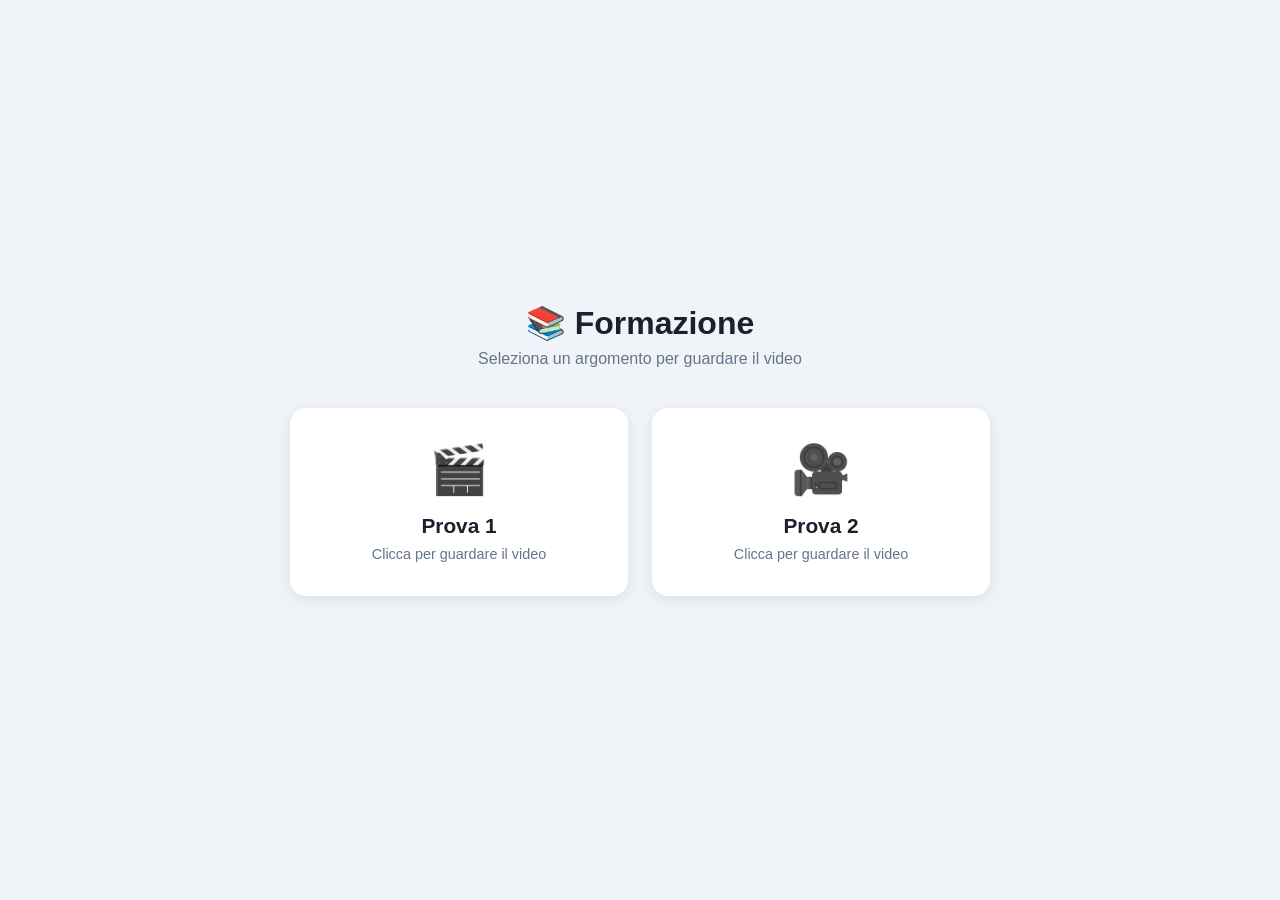
==== index.html @ a6b25d59 "uodate" ====
<!DOCTYPE html>
<html lang="it">
<head>
  <meta charset="UTF-8" />
  <meta name="viewport" content="width=device-width, initial-scale=1.0" />
  <title>Istruzioni Per La Strumentazione</title>
  <style>
    * {
      box-sizing: border-box;
      margin: 0;
      padding: 0;
    }

    body {
      font-family: 'Segoe UI', Tahoma, Geneva, Verdana, sans-serif;
      background: #f0f4f8;
      min-height: 100vh;
      display: flex;
      flex-direction: column;
      align-items: center;
      justify-content: center;
      padding: 24px;
    }

    header {
      text-align: center;
      margin-bottom: 40px;
    }

    header h1 {
      font-size: 2rem;
      color: #1a202c;
      margin-bottom: 8px;
    }

    header p {
      color: #64748b;
      font-size: 1rem;
    }

    .grid {
      display: grid;
      grid-template-columns: repeat(auto-fit, minmax(260px, 1fr));
      gap: 24px;
      width: 100%;
      max-width: 700px;
    }

    .card {
      background: #ffffff;
      border-radius: 16px;
      padding: 32px 24px;
      text-align: center;
      cursor: pointer;
      box-shadow: 0 4px 16px rgba(0, 0, 0, 0.08);
      transition: transform 0.2s ease, box-shadow 0.2s ease;
      border: 2px solid transparent;
    }

    .card:hover {
      transform: translateY(-4px);
      box-shadow: 0 8px 28px rgba(0, 0, 0, 0.14);
      border-color: #3b82f6;
    }

    .card .icon {
      font-size: 3rem;
      margin-bottom: 16px;
    }

    .card h2 {
      font-size: 1.3rem;
      color: #1a202c;
      margin-bottom: 8px;
    }

    .card p {
      font-size: 0.9rem;
      color: #64748b;
    }

    /* ---- MODAL ---- */
    .modal-overlay {
      display: none;
      position: fixed;
      inset: 0;
      background: rgba(0, 0, 0, 0.75);
      z-index: 1000;
      align-items: center;
      justify-content: center;
      padding: 16px;
    }

    .modal-overlay.active {
      display: flex;
    }

    .modal {
      background: #1a202c;
      border-radius: 16px;
      overflow: hidden;
      width: 100%;
      max-width: 800px;
      position: relative;
      box-shadow: 0 20px 60px rgba(0, 0, 0, 0.5);
    }

    .modal-header {
      display: flex;
      align-items: center;
      justify-content: space-between;
      padding: 16px 20px;
      background: #2d3748;
    }

    .modal-header h3 {
      color: #ffffff;
      font-size: 1.1rem;
    }

    .close-btn {
      background: none;
      border: none;
      color: #a0aec0;
      font-size: 1.5rem;
      cursor: pointer;
      line-height: 1;
      transition: color 0.2s;
    }

    .close-btn:hover {
      color: #ffffff;
    }

    .video-wrapper {
      position: relative;
      padding-bottom: 56.25%; /* 16:9 */
      height: 0;
    }

    .video-wrapper iframe {
      position: absolute;
      inset: 0;
      width: 100%;
      height: 100%;
      border: none;
    }
  </style>
</head>
<body>

  <header>
    <h1>📚 Formazione</h1>
    <p>Seleziona un argomento per guardare il video</p>
  </header>

  <div class="grid">
    <!-- ===== CARD 1 ===== -->
    <div class="card" onclick="openModal('prova1')">
      <div class="icon">🎬</div>
      <h2>Prova 1</h2>
      <p>Clicca per guardare il video</p>
    </div>

    <!-- ===== CARD 2 ===== -->
    <div class="card" onclick="openModal('prova2')">
      <div class="icon">🎥</div>
      <h2>Prova 2</h2>
      <p>Clicca per guardare il video</p>
    </div>
  </div>

  <!-- ===== MODAL ===== -->
  <div class="modal-overlay" id="modal" onclick="handleOverlayClick(event)">
    <div class="modal">
      <div class="modal-header">
        <h3 id="modal-title">Video</h3>
        <button class="close-btn" onclick="closeModal()">✕</button>
      </div>
      <div class="video-wrapper">
        <iframe
          id="yt-player"
          src=""
          title="Google Drive video"
          allow="autoplay"
          allowfullscreen>
        </iframe>
      </div>
    </div>
  </div>

  <script>
    /*
     * ============================================================
     *  CONFIGURA QUI I TUOI VIDEO GOOGLE DRIVE
     *  Sostituisci "FILE_ID_QUI" con l'ID del file su Google Drive.
     *  Esempio: se il link è https://drive.google.com/file/d/1ABC123xyz/view
     *  l'ID è: 1ABC123xyz
     *  Ricorda di impostare la condivisione su "Chiunque abbia il link".
     * ============================================================
     */
    const videos = {
      prova1: {
        title: 'Prova 1',
        driveId: '1YnODXjWegfLMek2WouMj_bUDGeXVHbyG'   // <-- sostituisci con l'ID Google Drive di Prova 1
      },
      prova2: {
        title: 'Prova 2',
        driveId: 'FILE_ID_QUI'   // <-- sostituisci con l'ID Google Drive di Prova 2
      }
    };

    function openModal(key) {
      const video = videos[key];
      document.getElementById('modal-title').textContent = video.title;
      document.getElementById('yt-player').src =
        'https://drive.google.com/file/d/' + video.driveId + '/preview';
      document.getElementById('modal').classList.add('active');
      document.body.style.overflow = 'hidden';
    }

    function closeModal() {
      document.getElementById('modal').classList.remove('active');
      document.getElementById('yt-player').src = ''; // ferma il video
      document.body.style.overflow = '';
    }

    function handleOverlayClick(e) {
      if (e.target === document.getElementById('modal')) {
        closeModal();
      }
    }

    // Chiudi con tasto ESC
    document.addEventListener('keydown', function (e) {
      if (e.key === 'Escape') closeModal();
    });
  </script>

</body>
</html>
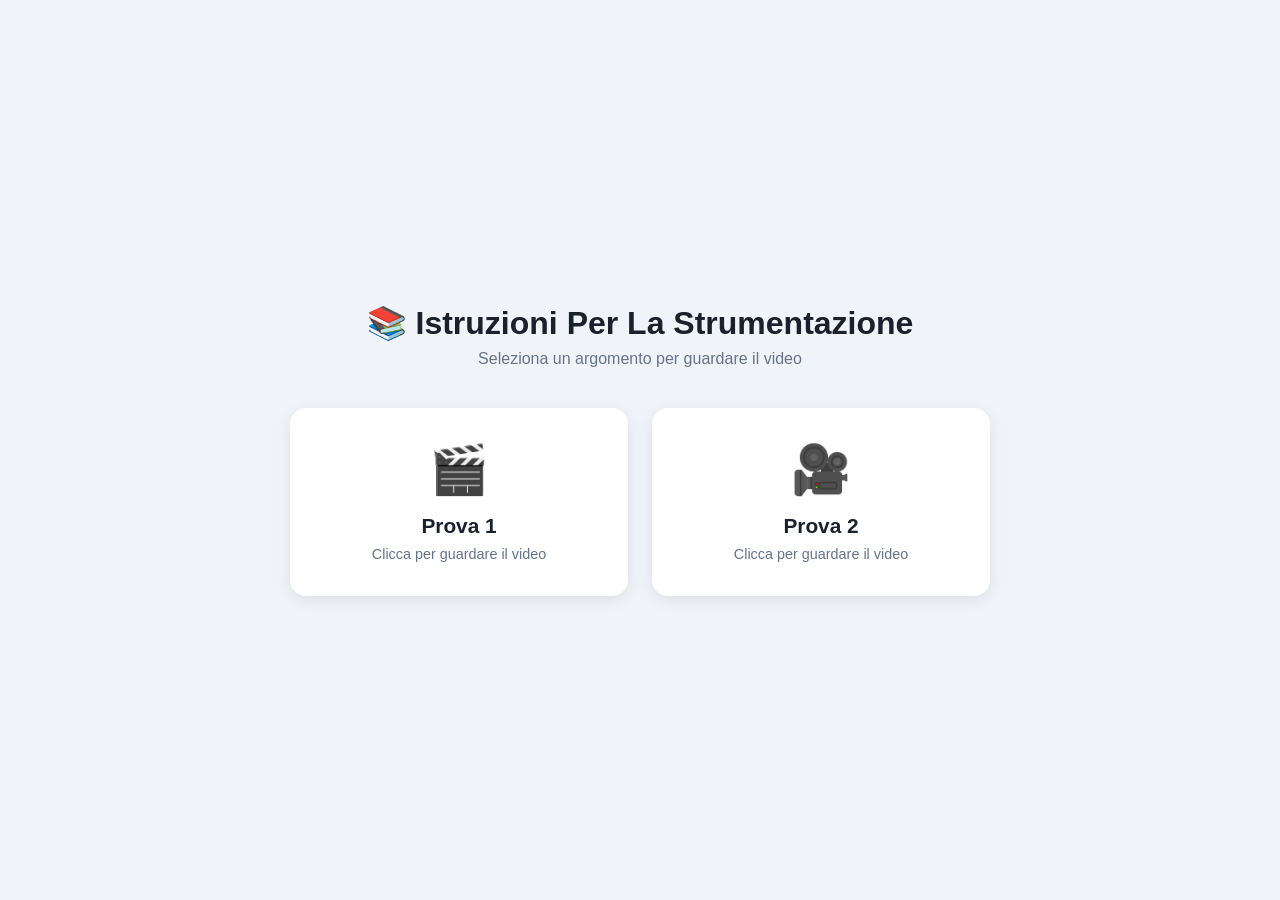
==== commit 4d3dec65: "modifiche sul index" ====
--- a/index.html
+++ b/index.html
@@ -150,7 +150,7 @@
 <body>
 
   <header>
-    <h1>📚 Formazione</h1>
+    <h1>📚 Istruzioni Per La Strumentazione </h1>
     <p>Seleziona un argomento per guardare il video</p>
   </header>
 
@@ -201,11 +201,11 @@
      */
     const videos = {
       prova1: {
-        title: 'Prova 1',
+        title: 'Mouse non funzionante',
         driveId: '1YnODXjWegfLMek2WouMj_bUDGeXVHbyG'   // <-- sostituisci con l'ID Google Drive di Prova 1
       },
       prova2: {
-        title: 'Prova 2',
+        title: 'Monitor non funzioante',
         driveId: 'FILE_ID_QUI'   // <-- sostituisci con l'ID Google Drive di Prova 2
       }
     };
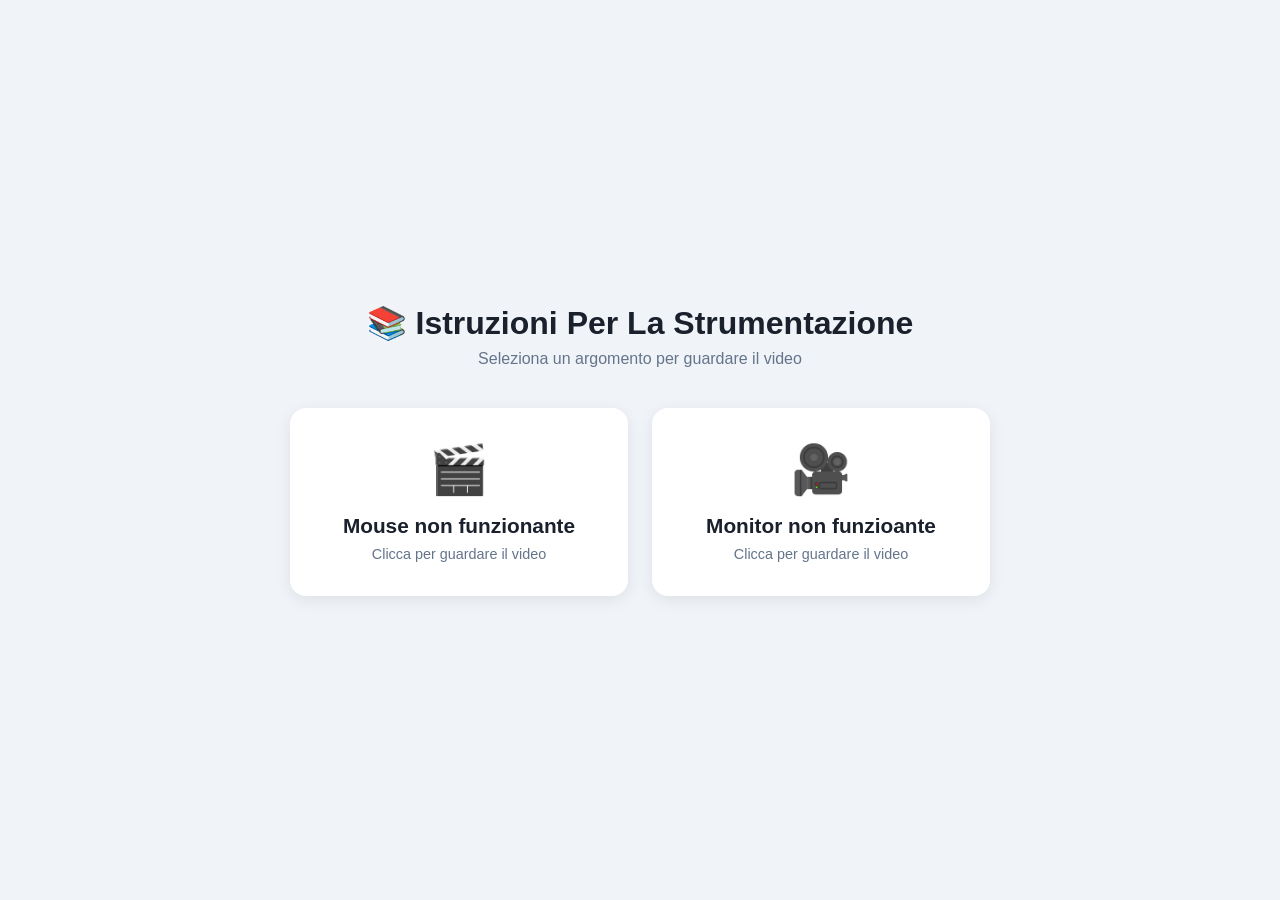
==== commit fdce8a81: "aggioranemnti nomi" ====
--- a/index.html
+++ b/index.html
@@ -156,16 +156,16 @@
 
   <div class="grid">
     <!-- ===== CARD 1 ===== -->
-    <div class="card" onclick="openModal('prova1')">
+    <div class="card" onclick="openModal('Mouse non funzionante')">
       <div class="icon">🎬</div>
-      <h2>Prova 1</h2>
+      <h2>Mouse non funzionante</h2>
       <p>Clicca per guardare il video</p>
     </div>
 
     <!-- ===== CARD 2 ===== -->
-    <div class="card" onclick="openModal('prova2')">
+    <div class="card" onclick="openModal('Monitor non funzioante')">
       <div class="icon">🎥</div>
-      <h2>Prova 2</h2>
+      <h2>Monitor non funzioante</h2>
       <p>Clicca per guardare il video</p>
     </div>
   </div>
@@ -200,11 +200,11 @@
      * ============================================================
      */
     const videos = {
-      prova1: {
+      Mousenonfunzionante: {
         title: 'Mouse non funzionante',
         driveId: '1YnODXjWegfLMek2WouMj_bUDGeXVHbyG'   // <-- sostituisci con l'ID Google Drive di Prova 1
       },
-      prova2: {
+      Monitornonfunzioante: {
         title: 'Monitor non funzioante',
         driveId: 'FILE_ID_QUI'   // <-- sostituisci con l'ID Google Drive di Prova 2
       }
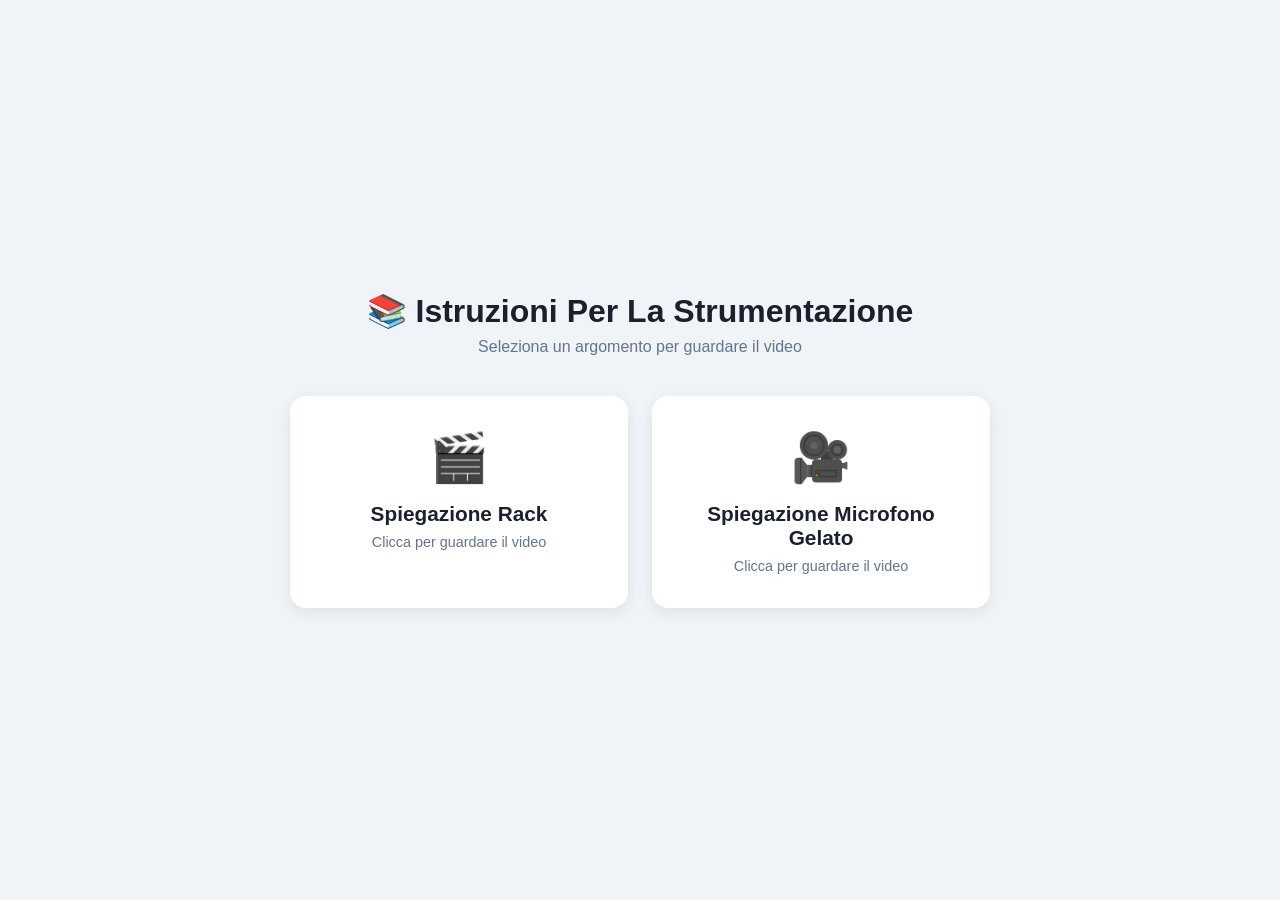
==== commit 5a4e0f6d: "primi due video caricati" ====
--- a/index.html
+++ b/index.html
@@ -156,16 +156,16 @@
 
   <div class="grid">
     <!-- ===== CARD 1 ===== -->
-    <div class="card" onclick="openModal('Mouse non funzionante')">
+    <div class="card" onclick="openModal('SpigazioneRack')">
       <div class="icon">🎬</div>
-      <h2>Mouse non funzionante</h2>
+      <h2>Spiegazione Rack</h2>
       <p>Clicca per guardare il video</p>
     </div>
 
     <!-- ===== CARD 2 ===== -->
-    <div class="card" onclick="openModal('Monitor non funzioante')">
+    <div class="card" onclick="openModal('SpiegazioneMicrofonoGelato')">
       <div class="icon">🎥</div>
-      <h2>Monitor non funzioante</h2>
+      <h2>Spiegazione Microfono Gelato</h2>
       <p>Clicca per guardare il video</p>
     </div>
   </div>
@@ -193,20 +193,19 @@
     /*
      * ============================================================
      *  CONFIGURA QUI I TUOI VIDEO GOOGLE DRIVE
-     *  Sostituisci "FILE_ID_QUI" con l'ID del file su Google Drive.
-     *  Esempio: se il link è https://drive.google.com/file/d/1ABC123xyz/view
+     *  driveId: se il link è https://drive.google.com/file/d/1ABC123xyz/view
      *  l'ID è: 1ABC123xyz
      *  Ricorda di impostare la condivisione su "Chiunque abbia il link".
      * ============================================================
      */
     const videos = {
-      Mousenonfunzionante: {
-        title: 'Mouse non funzionante',
-        driveId: '1YnODXjWegfLMek2WouMj_bUDGeXVHbyG'   // <-- sostituisci con l'ID Google Drive di Prova 1
+      SpigazioneRack: {
+        title: 'Spiegazione Rack',
+        driveId: '1DnjSaHFb66pRz6v_3JRNXFZnRKqob_ke'   // <-- sostituisci con l'ID Google Drive di Prova 1
       },
-      Monitornonfunzioante: {
-        title: 'Monitor non funzioante',
-        driveId: 'FILE_ID_QUI'   // <-- sostituisci con l'ID Google Drive di Prova 2
+      SpiegazioneMicrofonoGelato: {
+        title: 'Spiegazione Microfono Gelato',
+        driveId: '1PtwOwzMSP6cMP5sxUyCnqYbiXsxsIMN3'   // <-- sostituisci con l'ID Google Drive di Prova 2
       }
     };
 
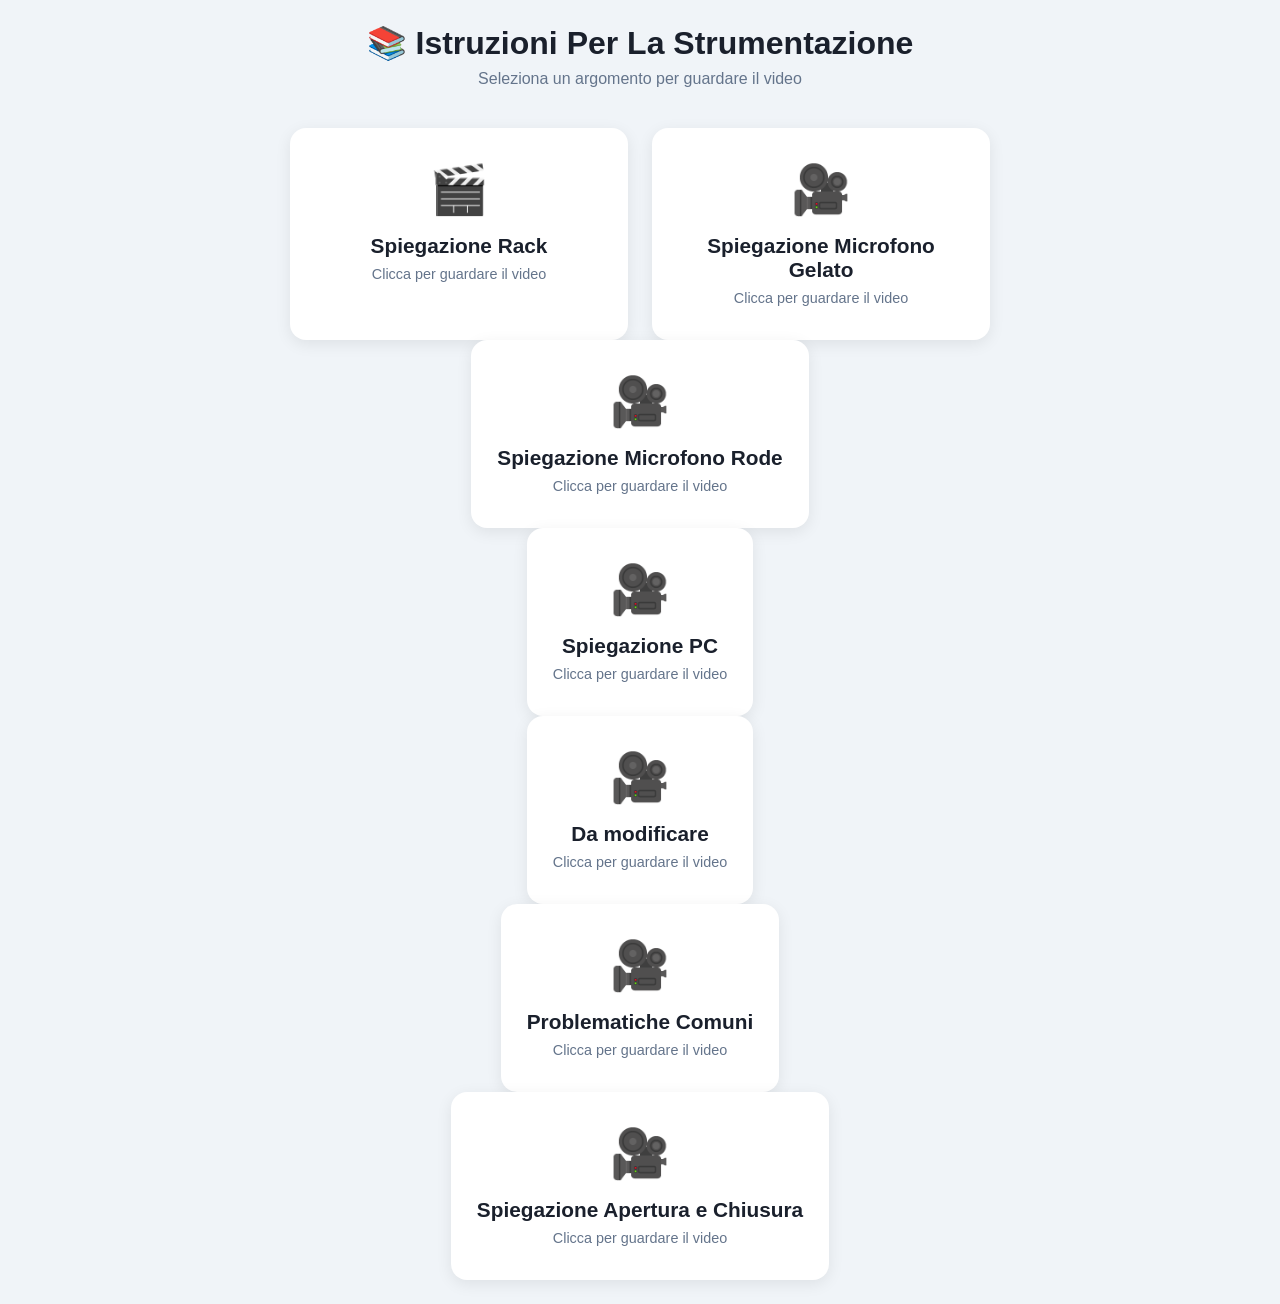
==== commit 855ec159: "aggiunta fino a 7 casi" ====
--- a/index.html
+++ b/index.html
@@ -166,6 +166,46 @@
     <div class="card" onclick="openModal('SpiegazioneMicrofonoGelato')">
       <div class="icon">🎥</div>
       <h2>Spiegazione Microfono Gelato</h2>
+      <p>Clicca per guardare il video</p>
+    </div>
+  </div>
+
+  <!-- ===== CARD 3 ===== -->
+    <div class="card" onclick="openModal('SpiegazioneMicrofonoRode')">
+      <div class="icon">🎥</div>
+      <h2>Spiegazione Microfono Rode</h2>
+      <p>Clicca per guardare il video</p>
+    </div>
+  </div>
+
+  <!-- ===== CARD 4 ===== -->
+    <div class="card" onclick="openModal('SpiegazionePC')">
+      <div class="icon">🎥</div>
+      <h2>Spiegazione PC</h2>
+      <p>Clicca per guardare il video</p>
+    </div>
+  </div>
+
+  <!-- ===== CARD 5 ===== -->
+    <div class="card" onclick="openModal('DaModificare')">
+      <div class="icon">🎥</div>
+      <h2>Da modificare</h2>
+      <p>Clicca per guardare il video</p>
+    </div>
+  </div>
+
+  <!-- ===== CARD 6 ===== -->
+    <div class="card" onclick="openModal('ProblematicheComuni')">
+      <div class="icon">🎥</div>
+      <h2>Problematiche Comuni</h2>
+      <p>Clicca per guardare il video</p>
+    </div>
+  </div>
+
+  <!-- ===== CARD 7 ===== -->
+    <div class="card" onclick="openModal('SpiegazioneAperturaCHiusura')">
+      <div class="icon">🎥</div>
+      <h2>Spiegazione Apertura e Chiusura</h2>
       <p>Clicca per guardare il video</p>
     </div>
   </div>
@@ -201,11 +241,32 @@
     const videos = {
       SpigazioneRack: {
         title: 'Spiegazione Rack',
-        driveId: '1DnjSaHFb66pRz6v_3JRNXFZnRKqob_ke'   // <-- sostituisci con l'ID Google Drive di Prova 1
+        driveId: '1DnjSaHFb66pRz6v_3JRNXFZnRKqob_ke'  
       },
       SpiegazioneMicrofonoGelato: {
         title: 'Spiegazione Microfono Gelato',
-        driveId: '1PtwOwzMSP6cMP5sxUyCnqYbiXsxsIMN3'   // <-- sostituisci con l'ID Google Drive di Prova 2
+        driveId: '1PtwOwzMSP6cMP5sxUyCnqYbiXsxsIMN3'   
+      },
+      SpiegazioneMicrofonoRode: {
+        title: 'Spiegazione Microfono Rode',
+        driveId: '1yHA3yju5pQ-dx1biU0b59FABcKXdhhJr'   
+      },
+      SpiegazionePC: {
+        title: 'Spiegazione PC',
+        driveId: '1E3sPo-KLKFkAiRSywDTvW-SnLbjKOuow'   
+      },
+      DaModificare: {
+        title: 'Da modificare',
+        driveId: '1cvAmaojV1jsGHWGr33J9x8yo5IthljBe'   
+      },
+      ProblematicheComuni: {
+        title: 'Problematiche Comuni',
+        driveId: '10KxAvmrITAHyzWHiLzLYcvHuCrNSsJLP'   
+      }
+      ,
+      SpiegazioneAperturaCHiusura: {
+        title: 'Spiegazione Apertura e Chiusura',
+        driveId: '1gZj2QOnrWiI4O-Xqn5DtpBvoOvOAXYeM'   
       }
     };
 
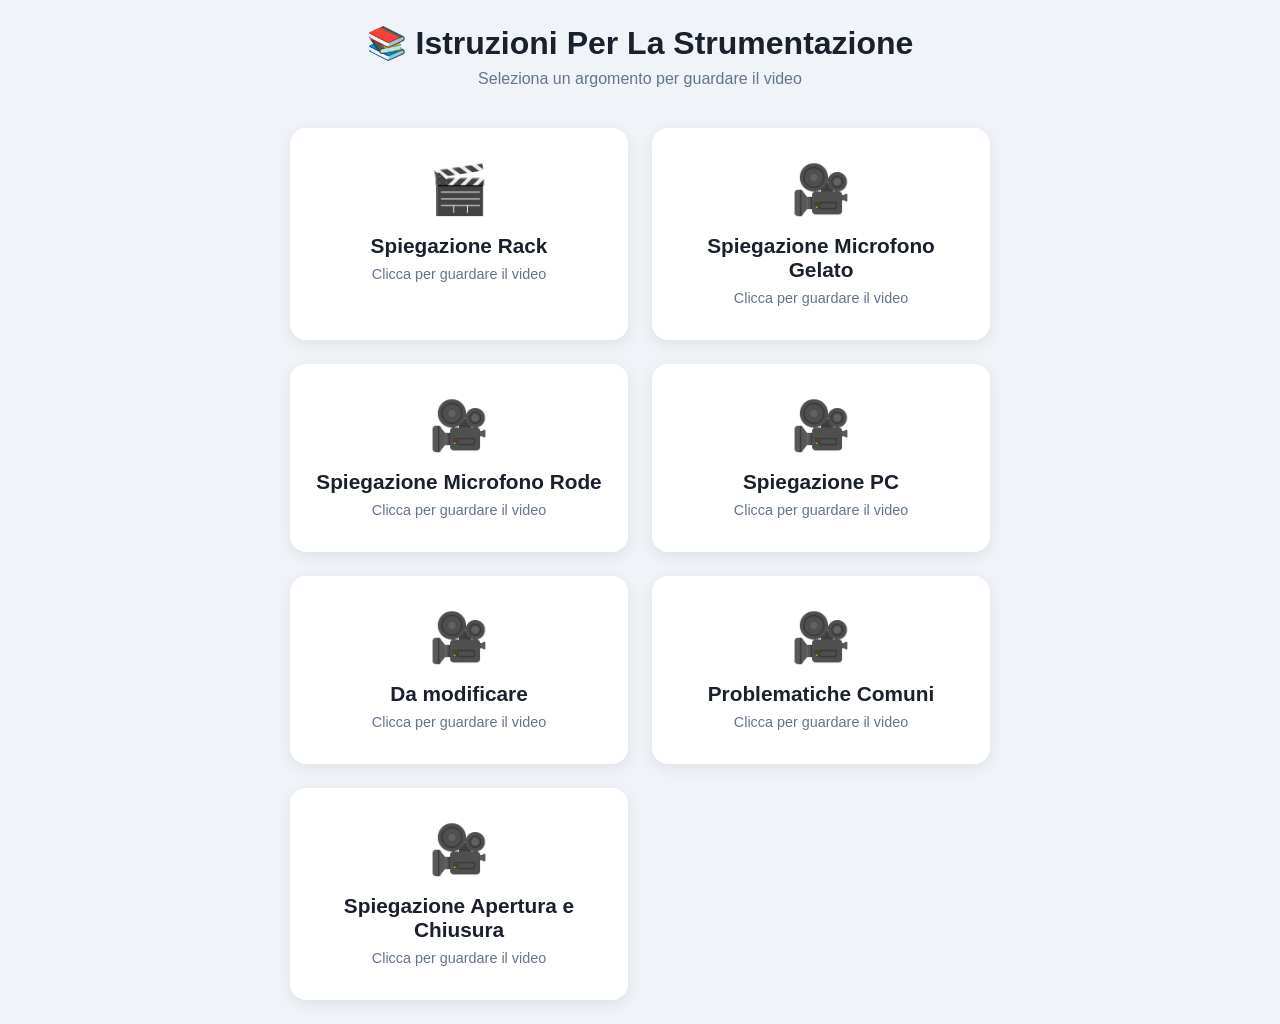
==== commit 7e5de533: "fix delle card e alliniamento" ====
--- a/index.html
+++ b/index.html
@@ -168,41 +168,36 @@
       <h2>Spiegazione Microfono Gelato</h2>
       <p>Clicca per guardare il video</p>
     </div>
-  </div>
-
-  <!-- ===== CARD 3 ===== -->
+
+    <!-- ===== CARD 3 ===== -->
     <div class="card" onclick="openModal('SpiegazioneMicrofonoRode')">
       <div class="icon">🎥</div>
       <h2>Spiegazione Microfono Rode</h2>
       <p>Clicca per guardare il video</p>
     </div>
-  </div>
-
-  <!-- ===== CARD 4 ===== -->
+
+    <!-- ===== CARD 4 ===== -->
     <div class="card" onclick="openModal('SpiegazionePC')">
       <div class="icon">🎥</div>
       <h2>Spiegazione PC</h2>
       <p>Clicca per guardare il video</p>
     </div>
-  </div>
-
-  <!-- ===== CARD 5 ===== -->
+
+    <!-- ===== CARD 5 ===== -->
     <div class="card" onclick="openModal('DaModificare')">
       <div class="icon">🎥</div>
       <h2>Da modificare</h2>
       <p>Clicca per guardare il video</p>
     </div>
-  </div>
-
-  <!-- ===== CARD 6 ===== -->
+
+    <!-- ===== CARD 6 ===== -->
     <div class="card" onclick="openModal('ProblematicheComuni')">
       <div class="icon">🎥</div>
       <h2>Problematiche Comuni</h2>
       <p>Clicca per guardare il video</p>
     </div>
-  </div>
-
-  <!-- ===== CARD 7 ===== -->
+
+    <!-- ===== CARD 7 ===== -->
     <div class="card" onclick="openModal('SpiegazioneAperturaCHiusura')">
       <div class="icon">🎥</div>
       <h2>Spiegazione Apertura e Chiusura</h2>
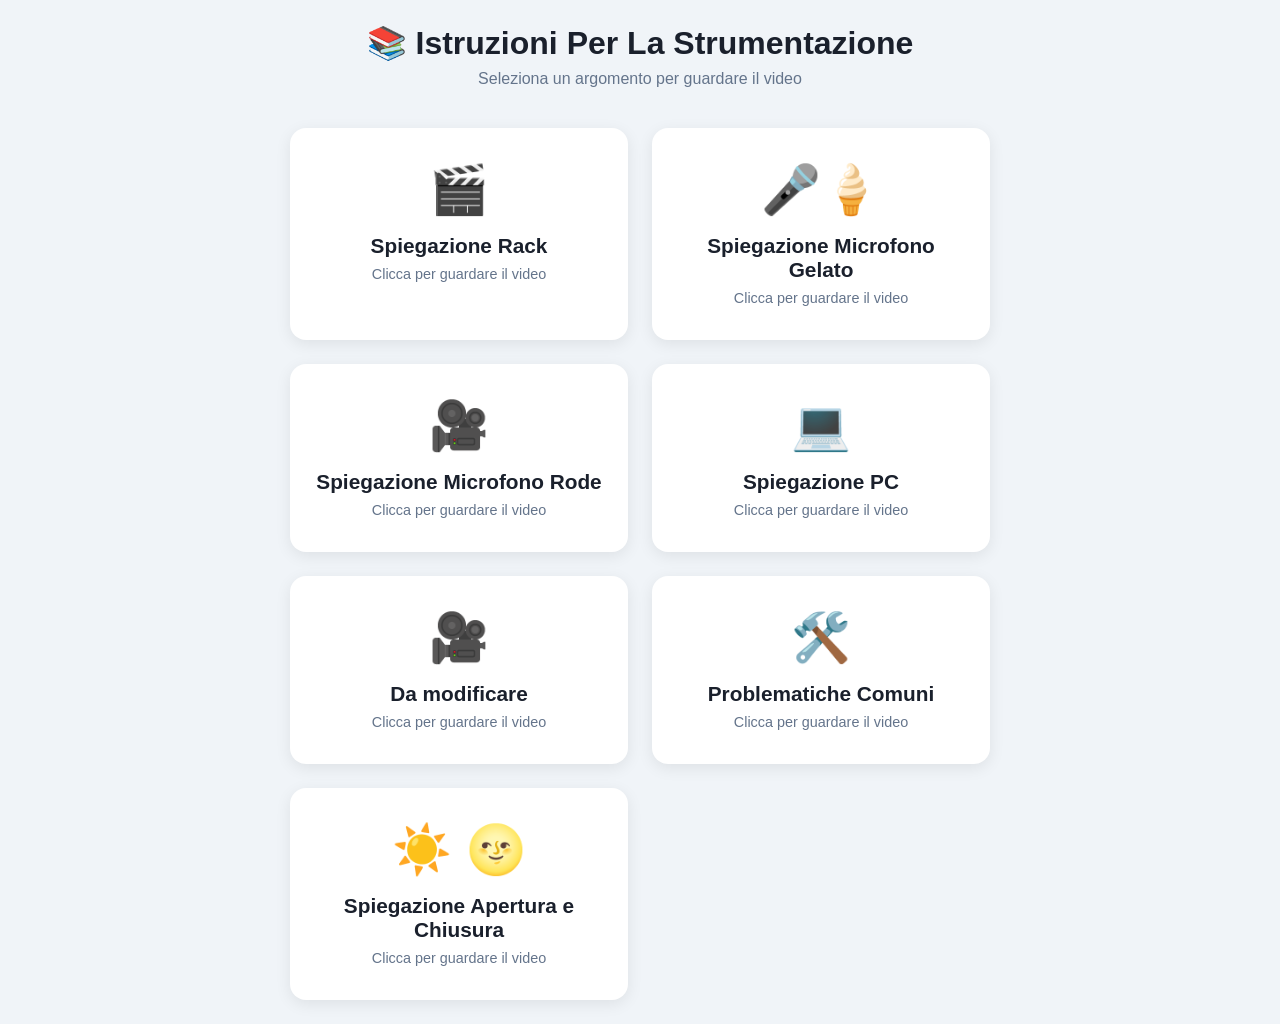
==== commit a09f2028: "cambio emoji" ====
--- a/index.html
+++ b/index.html
@@ -164,7 +164,7 @@
 
     <!-- ===== CARD 2 ===== -->
     <div class="card" onclick="openModal('SpiegazioneMicrofonoGelato')">
-      <div class="icon">🎥</div>
+      <div class="icon">🎤🍦</div>
       <h2>Spiegazione Microfono Gelato</h2>
       <p>Clicca per guardare il video</p>
     </div>
@@ -178,7 +178,7 @@
 
     <!-- ===== CARD 4 ===== -->
     <div class="card" onclick="openModal('SpiegazionePC')">
-      <div class="icon">🎥</div>
+      <div class="icon">💻</div>
       <h2>Spiegazione PC</h2>
       <p>Clicca per guardare il video</p>
     </div>
@@ -192,14 +192,14 @@
 
     <!-- ===== CARD 6 ===== -->
     <div class="card" onclick="openModal('ProblematicheComuni')">
-      <div class="icon">🎥</div>
+      <div class="icon">🛠️</div>
       <h2>Problematiche Comuni</h2>
       <p>Clicca per guardare il video</p>
     </div>
 
     <!-- ===== CARD 7 ===== -->
     <div class="card" onclick="openModal('SpiegazioneAperturaCHiusura')">
-      <div class="icon">🎥</div>
+      <div class="icon">☀️ 🌝</div>
       <h2>Spiegazione Apertura e Chiusura</h2>
       <p>Clicca per guardare il video</p>
     </div>
